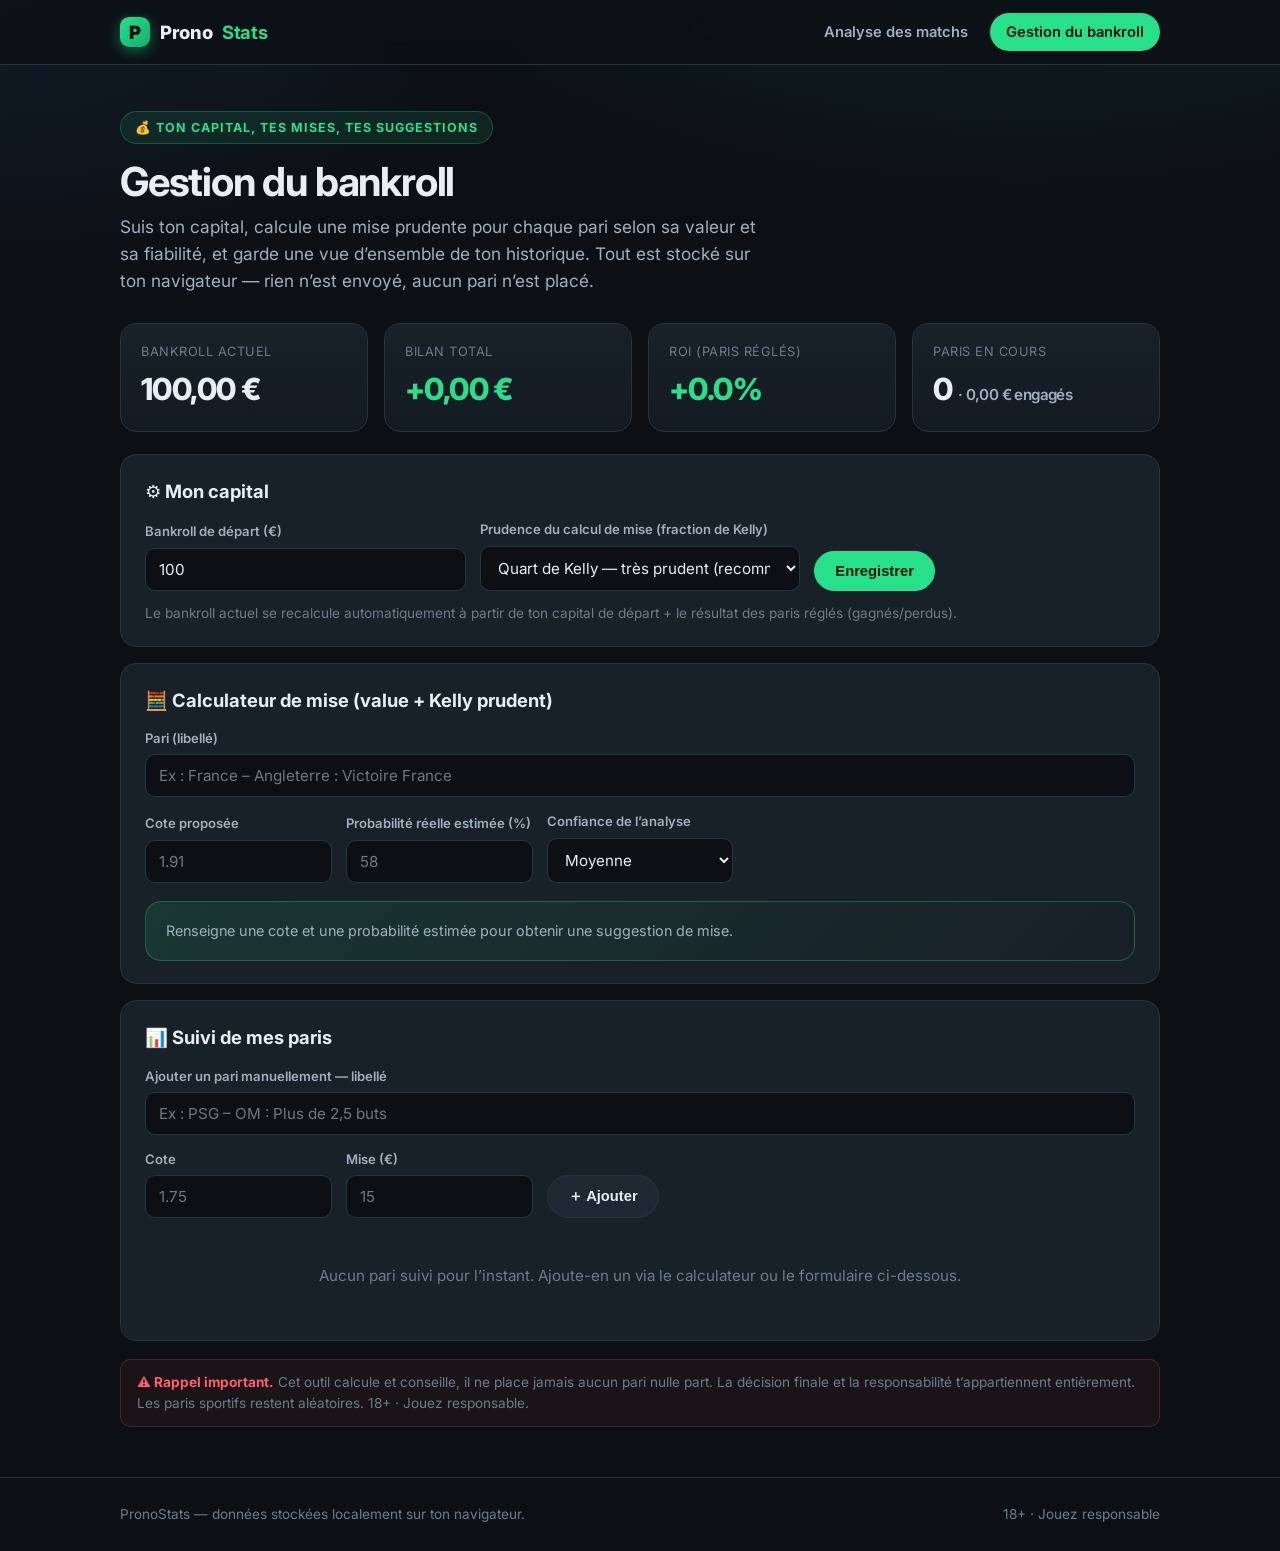
==== bankroll.html @ f5bc9349 "Add files via upload" ====
<!DOCTYPE html>
<html lang="fr">
<head>
  <meta charset="UTF-8">
  <meta name="viewport" content="width=device-width, initial-scale=1.0">
  <title>Gestion du bankroll · PronoStats</title>
  <link rel="preconnect" href="https://fonts.googleapis.com">
  <link href="https://fonts.googleapis.com/css2?family=Inter:wght@400;600;700;800;900&display=swap" rel="stylesheet">
  <link rel="stylesheet" href="style.css">
</head>
<body>
  <header class="site">
    <div class="wrap nav">
      <a class="brand" href="index.html"><span class="dot">P</span>Prono<b>Stats</b></a>
      <nav class="nav-links">
        <a href="index.html">Analyse des matchs</a>
        <a href="bankroll.html" class="active">Gestion du bankroll</a>
      </nav>
    </div>
  </header>

  <main class="wrap">
    <section class="hero" style="padding-bottom:6px">
      <span class="eyebrow">💰 Ton capital, tes mises, tes suggestions</span>
      <h1>Gestion du bankroll</h1>
      <p class="lead">Suis ton capital, calcule une mise prudente pour chaque pari selon sa valeur et sa fiabilité, et garde une vue d’ensemble de ton historique. Tout est stocké sur ton navigateur — rien n’est envoyé, aucun pari n’est placé.</p>
    </section>

    <!-- KPIs -->
    <div class="kpi-grid" id="kpis"></div>

    <!-- Réglages capital -->
    <div class="panel">
      <h3>⚙️ Mon capital</h3>
      <div class="form-grid">
        <div>
          <label class="f" for="bkStart">Bankroll de départ (€)</label>
          <input class="f" type="number" id="bkStart" min="0" step="10" value="100">
        </div>
        <div>
          <label class="f" for="kellySel">Prudence du calcul de mise (fraction de Kelly)</label>
          <select class="f" id="kellySel" onchange="setKelly(this.value)">
            <option value="0.25">Quart de Kelly — très prudent (recommandé)</option>
            <option value="0.5">Demi-Kelly — modéré</option>
            <option value="1">Kelly complet — agressif (déconseillé)</option>
          </select>
        </div>
        <div>
          <button class="btn primary" onclick="saveBankroll()">Enregistrer</button>
        </div>
      </div>
      <p style="margin-top:12px;font-size:.85rem;color:var(--txt-mute)">Le bankroll actuel se recalcule automatiquement à partir de ton capital de départ + le résultat des paris réglés (gagnés/perdus).</p>
    </div>

    <!-- Calculateur de mise -->
    <div class="panel">
      <h3>🧮 Calculateur de mise (value + Kelly prudent)</h3>
      <div class="form-grid">
        <div style="grid-column:1/-1">
          <label class="f" for="cLabel">Pari (libellé)</label>
          <input class="f" type="text" id="cLabel" placeholder="Ex : France – Angleterre : Victoire France">
        </div>
        <div>
          <label class="f" for="cOdds">Cote proposée</label>
          <input class="f" type="number" id="cOdds" min="1.01" step="0.01" placeholder="1.91" oninput="computeReco()">
        </div>
        <div>
          <label class="f" for="cProb">Probabilité réelle estimée (%)</label>
          <input class="f" type="number" id="cProb" min="1" max="99" step="1" placeholder="58" oninput="computeReco()">
        </div>
        <div>
          <label class="f" for="cConf">Confiance de l’analyse</label>
          <select class="f" id="cConf" onchange="computeReco()">
            <option value="eleve">Élevée</option>
            <option value="moyen" selected>Moyenne</option>
            <option value="faible">Faible</option>
          </select>
        </div>
      </div>
      <div class="reco" id="recoOut"><p class="muted">Renseigne une cote et une probabilité estimée pour obtenir une suggestion de mise.</p></div>
    </div>

    <!-- Ajout manuel + historique -->
    <div class="panel">
      <h3>📊 Suivi de mes paris</h3>
      <div class="form-grid" style="margin-bottom:16px">
        <div style="grid-column:1/-1">
          <label class="f" for="mLabel">Ajouter un pari manuellement — libellé</label>
          <input class="f" type="text" id="mLabel" placeholder="Ex : PSG – OM : Plus de 2,5 buts">
        </div>
        <div><label class="f" for="mOdds">Cote</label><input class="f" type="number" id="mOdds" min="1.01" step="0.01" placeholder="1.75"></div>
        <div><label class="f" for="mStake">Mise (€)</label><input class="f" type="number" id="mStake" min="0" step="1" placeholder="15"></div>
        <div><button class="btn" onclick="addManualBet()">＋ Ajouter</button></div>
      </div>
      <div id="betsTable"></div>
    </div>

    <div class="disclaimer"><b>⚠ Rappel important.</b> Cet outil calcule et conseille, il ne place jamais aucun pari nulle part. La décision finale et la responsabilité t’appartiennent entièrement. Les paris sportifs restent aléatoires. 18+ · Jouez responsable.</div>
  </main>

  <footer class="site">
    <div class="wrap">
      <span>PronoStats — données stockées localement sur ton navigateur.</span>
      <span>18+ · Jouez responsable</span>
    </div>
  </footer>

  <script src="bankroll.js"></script>
</body>
</html>
---- style.css ----
/* =========================================================
   PronoStats — feuille de style principale
   Design custom, sombre, accents "terrain" (vert) + or
   ========================================================= */

:root {
  --bg:        #0c1015;
  --bg-2:      #131a22;
  --card:      #182028;
  --card-2:    #1e2833;
  --line:      #263441;
  --txt:       #e8eef4;
  --txt-dim:   #9fb0c0;
  --txt-mute:  #6b7c8c;
  --green:     #27e08a;
  --green-2:   #12b06a;
  --gold:      #f5c451;
  --red:       #ff5d6c;
  --blue:      #4aa3ff;
  --radius:    16px;
  --radius-sm: 10px;
  --shadow:    0 10px 30px rgba(0,0,0,.35);
  --maxw:      1080px;
  --font:      "Inter", "Segoe UI", system-ui, -apple-system, sans-serif;
}

* { box-sizing: border-box; margin: 0; padding: 0; }

html { scroll-behavior: smooth; }

body {
  font-family: var(--font);
  background:
    radial-gradient(1200px 600px at 80% -10%, rgba(39,224,138,.10), transparent 60%),
    radial-gradient(900px 500px at 0% 0%, rgba(74,163,255,.08), transparent 55%),
    var(--bg);
  color: var(--txt);
  line-height: 1.55;
  -webkit-font-smoothing: antialiased;
  min-height: 100vh;
}

a { color: inherit; text-decoration: none; }

.wrap { max-width: var(--maxw); margin: 0 auto; padding: 0 20px; }

/* ---------- Header / Nav ---------- */
header.site {
  position: sticky; top: 0; z-index: 50;
  backdrop-filter: blur(12px);
  background: rgba(12,16,21,.78);
  border-bottom: 1px solid var(--line);
}
.nav {
  display: flex; align-items: center; justify-content: space-between;
  height: 64px;
}
.brand { display: flex; align-items: center; gap: 10px; font-weight: 800; letter-spacing: -.02em; font-size: 1.15rem; }
.brand .dot {
  width: 30px; height: 30px; border-radius: 9px;
  background: linear-gradient(135deg, var(--green), var(--green-2));
  display: grid; place-items: center; color: #04140c; font-weight: 900;
  box-shadow: 0 4px 14px rgba(39,224,138,.4);
}
.brand b { color: var(--green); }
.nav-links { display: flex; gap: 6px; }
.nav-links a {
  padding: 8px 16px; border-radius: 999px; font-weight: 600; font-size: .92rem;
  color: var(--txt-dim); transition: .18s;
}
.nav-links a:hover { color: var(--txt); background: var(--card); }
.nav-links a.active { color: #04140c; background: var(--green); }

/* ---------- Hero ---------- */
.hero { padding: 46px 0 26px; }
.hero .eyebrow {
  display: inline-flex; align-items: center; gap: 8px;
  font-size: .78rem; font-weight: 700; letter-spacing: .08em; text-transform: uppercase;
  color: var(--green); background: rgba(39,224,138,.1);
  padding: 6px 14px; border-radius: 999px; border: 1px solid rgba(39,224,138,.25);
}
.hero h1 { font-size: 2.5rem; line-height: 1.1; letter-spacing: -.03em; margin: 16px 0 10px; }
.hero p.lead { color: var(--txt-dim); font-size: 1.08rem; max-width: 640px; }

/* ---------- Section headings ---------- */
.section-head { display: flex; align-items: baseline; justify-content: space-between; margin: 34px 0 16px; flex-wrap: wrap; gap: 8px; }
.section-head h2 { font-size: 1.4rem; letter-spacing: -.02em; }
.section-head .sub { color: var(--txt-mute); font-size: .9rem; }

/* ---------- Match cards grid ---------- */
.grid { display: grid; grid-template-columns: repeat(auto-fill, minmax(320px, 1fr)); gap: 18px; }

.match-card {
  background: linear-gradient(180deg, var(--card), var(--bg-2));
  border: 1px solid var(--line); border-radius: var(--radius);
  padding: 20px; transition: .2s; position: relative; overflow: hidden;
  display: flex; flex-direction: column; gap: 14px;
}
.match-card:hover { transform: translateY(-4px); border-color: rgba(39,224,138,.4); box-shadow: var(--shadow); }
.match-card .comp { font-size: .74rem; font-weight: 700; letter-spacing: .06em; text-transform: uppercase; color: var(--gold); }
.match-card .teams { display: flex; align-items: center; justify-content: space-between; gap: 10px; }
.match-card .team { display: flex; align-items: center; gap: 10px; font-weight: 700; font-size: 1.05rem; }
.match-card .flag { font-size: 1.5rem; line-height: 1; }
.match-card .vs { color: var(--txt-mute); font-weight: 700; font-size: .8rem; }
.match-card .meta { font-size: .85rem; color: var(--txt-dim); display: flex; gap: 14px; flex-wrap: wrap; }
.match-card .meta span { display: inline-flex; align-items: center; gap: 5px; }

.pill {
  display: inline-flex; align-items: center; gap: 6px;
  font-size: .78rem; font-weight: 700; padding: 5px 11px; border-radius: 999px;
}
.pill.pick   { background: rgba(39,224,138,.14); color: var(--green); border: 1px solid rgba(39,224,138,.3); }
.pill.conf-eleve { background: rgba(39,224,138,.14); color: var(--green); }
.pill.conf-moyen { background: rgba(245,196,81,.14); color: var(--gold); }
.pill.conf-faible{ background: rgba(255,93,108,.14); color: var(--red); }
.pill.odds { background: var(--card-2); color: var(--txt); border: 1px solid var(--line); }

.match-card .foot { display: flex; align-items: center; justify-content: space-between; margin-top: auto; padding-top: 4px; }
.match-card .go { color: var(--green); font-weight: 700; font-size: .9rem; }

/* ---------- Match detail ---------- */
.detail-hero {
  background: linear-gradient(180deg, var(--card-2), var(--bg-2));
  border: 1px solid var(--line); border-radius: var(--radius);
  padding: 26px; margin-top: 24px;
}
.detail-hero .comp { color: var(--gold); font-weight: 700; text-transform: uppercase; letter-spacing: .06em; font-size: .8rem; }
.detail-hero .scoreline { display: flex; align-items: center; justify-content: center; gap: 26px; margin: 18px 0; flex-wrap: wrap; }
.detail-hero .side { text-align: center; min-width: 120px; }
.detail-hero .side .flag { font-size: 3rem; }
.detail-hero .side .name { font-weight: 800; font-size: 1.3rem; margin-top: 6px; }
.detail-hero .side .odd { color: var(--txt-dim); font-size: .9rem; margin-top: 4px; }
.detail-hero .mid { text-align: center; color: var(--txt-mute); font-weight: 800; }
.detail-hero .mid .k { font-size: 1.6rem; color: var(--txt); }
.detail-hero .info-row { display: flex; gap: 18px; justify-content: center; flex-wrap: wrap; color: var(--txt-dim); font-size: .9rem; margin-top: 8px; }

/* Prediction banner */
.predict {
  border-radius: var(--radius); padding: 22px 24px; margin: 22px 0;
  background: linear-gradient(135deg, rgba(39,224,138,.14), rgba(18,176,106,.05));
  border: 1px solid rgba(39,224,138,.3);
}
.predict h3 { font-size: 1.15rem; display: flex; align-items: center; gap: 10px; margin-bottom: 8px; }
.predict .badges { display: flex; gap: 10px; flex-wrap: wrap; margin: 12px 0; }
.predict p { color: var(--txt); }

/* Value box */
.valuebox {
  display: grid; grid-template-columns: repeat(auto-fit, minmax(150px,1fr)); gap: 12px; margin-top: 14px;
}
.valuebox .cell {
  background: rgba(0,0,0,.25); border: 1px solid var(--line); border-radius: var(--radius-sm);
  padding: 12px 14px;
}
.valuebox .cell .lbl { font-size: .72rem; text-transform: uppercase; letter-spacing: .05em; color: var(--txt-mute); }
.valuebox .cell .val { font-size: 1.3rem; font-weight: 800; margin-top: 2px; }
.valuebox .cell .val.good { color: var(--green); }
.valuebox .cell .val.bad { color: var(--red); }

/* Analysis blocks */
.block {
  background: var(--card); border: 1px solid var(--line);
  border-radius: var(--radius); padding: 22px 24px; margin: 16px 0;
}
.block h3 { font-size: 1.15rem; margin-bottom: 14px; display: flex; align-items: center; gap: 10px; letter-spacing: -.01em; }
.block h3 .ic { width: 26px; height: 26px; border-radius: 8px; background: var(--card-2); display: grid; place-items: center; font-size: .95rem; }
.block p { color: var(--txt-dim); margin-bottom: 10px; }
.block p:last-child { margin-bottom: 0; }
.block strong { color: var(--txt); }

/* Two-column team comparison */
.two-col { display: grid; grid-template-columns: 1fr 1fr; gap: 16px; }
@media (max-width: 720px){ .two-col { grid-template-columns: 1fr; } }
.team-panel { background: var(--card); border: 1px solid var(--line); border-radius: var(--radius); padding: 20px; }
.team-panel .th { display: flex; align-items: center; gap: 10px; font-weight: 800; font-size: 1.1rem; margin-bottom: 12px; }
.team-panel .th .flag { font-size: 1.6rem; }
.team-panel ul { list-style: none; }
.team-panel li { padding: 8px 0; border-bottom: 1px dashed var(--line); font-size: .92rem; color: var(--txt-dim); }
.team-panel li:last-child { border-bottom: none; }
.team-panel li b { color: var(--txt); font-weight: 700; }
.team-panel .src { color: var(--txt-mute); font-size: .78rem; }

/* Stat bars */
.statline { margin: 10px 0; }
.statline .row { display: flex; justify-content: space-between; font-size: .85rem; margin-bottom: 4px; color: var(--txt-dim); }
.statline .bar { height: 8px; border-radius: 999px; background: var(--card-2); overflow: hidden; display: flex; }
.statline .bar .a { background: linear-gradient(90deg,var(--blue),#2b74c9); }
.statline .bar .b { background: linear-gradient(90deg,var(--green-2),var(--green)); }

/* Players table */
table.players { width: 100%; border-collapse: collapse; font-size: .9rem; }
table.players th, table.players td { text-align: left; padding: 10px 8px; border-bottom: 1px solid var(--line); }
table.players th { color: var(--txt-mute); font-size: .74rem; text-transform: uppercase; letter-spacing: .04em; font-weight: 700; }
table.players td b { color: var(--txt); }
table.players tr:last-child td { border-bottom: none; }

/* Odds table */
table.odds { width:100%; border-collapse: collapse; font-size:.92rem; }
table.odds th, table.odds td { padding: 11px 10px; border-bottom: 1px solid var(--line); text-align: left; }
table.odds th { color: var(--txt-mute); font-size:.74rem; text-transform: uppercase; letter-spacing:.04em; }
table.odds td.best { color: var(--green); font-weight: 800; }
.disclaimer {
  font-size: .85rem; color: var(--txt-mute); background: rgba(255,93,108,.06);
  border: 1px solid rgba(255,93,108,.2); border-radius: var(--radius-sm);
  padding: 12px 16px; margin: 18px 0;
}
.disclaimer b { color: var(--red); }

/* ---------- Buttons ---------- */
.btn {
  display: inline-flex; align-items: center; gap: 8px; cursor: pointer;
  font-weight: 700; font-size: .92rem; padding: 11px 20px; border-radius: 999px;
  border: 1px solid var(--line); background: var(--card-2); color: var(--txt); transition: .18s;
}
.btn:hover { border-color: var(--green); }
.btn.primary { background: var(--green); color: #04140c; border-color: var(--green); }
.btn.primary:hover { background: #34f199; }
.btn.ghost { background: transparent; }
.back { color: var(--txt-dim); font-weight: 600; font-size: .9rem; display: inline-flex; gap: 6px; margin: 20px 0 4px; }
.back:hover { color: var(--green); }

/* ---------- Bankroll ---------- */
.kpi-grid { display: grid; grid-template-columns: repeat(auto-fit, minmax(180px,1fr)); gap: 16px; margin: 22px 0; }
.kpi {
  background: linear-gradient(180deg, var(--card), var(--bg-2));
  border: 1px solid var(--line); border-radius: var(--radius); padding: 18px 20px;
}
.kpi .lbl { color: var(--txt-mute); font-size: .8rem; text-transform: uppercase; letter-spacing: .04em; }
.kpi .num { font-size: 1.9rem; font-weight: 800; margin-top: 4px; letter-spacing: -.02em; }
.kpi .num.pos { color: var(--green); }
.kpi .num.neg { color: var(--red); }
.kpi .num small { font-size: .95rem; color: var(--txt-dim); font-weight: 600; }

.panel { background: var(--card); border: 1px solid var(--line); border-radius: var(--radius); padding: 22px 24px; margin: 16px 0; }
.panel h3 { margin-bottom: 14px; font-size: 1.15rem; }
.panel h3 .ic { margin-right: 8px; }

.form-grid { display: grid; grid-template-columns: repeat(auto-fit, minmax(160px,1fr)); gap: 14px; align-items: end; }
label.f { display: block; font-size: .82rem; color: var(--txt-dim); margin-bottom: 6px; font-weight: 600; }
input.f, select.f {
  width: 100%; background: var(--bg); border: 1px solid var(--line); color: var(--txt);
  padding: 11px 13px; border-radius: var(--radius-sm); font-size: .95rem; font-family: inherit;
}
input.f:focus, select.f:focus { outline: none; border-color: var(--green); }

.reco {
  margin-top: 18px; padding: 18px 20px; border-radius: var(--radius);
  background: linear-gradient(135deg, rgba(39,224,138,.12), transparent);
  border: 1px solid rgba(39,224,138,.3);
}
.reco .big { font-size: 2rem; font-weight: 800; color: var(--green); }
.reco .muted { color: var(--txt-dim); font-size: .9rem; }
.reco table { width: 100%; margin-top: 12px; font-size: .9rem; border-collapse: collapse; }
.reco table td { padding: 6px 4px; border-bottom: 1px dashed var(--line); color: var(--txt-dim); }
.reco table td:last-child { text-align: right; color: var(--txt); font-weight: 700; }

table.bets { width: 100%; border-collapse: collapse; font-size: .9rem; }
table.bets th, table.bets td { padding: 11px 8px; border-bottom: 1px solid var(--line); text-align: left; }
table.bets th { color: var(--txt-mute); font-size: .74rem; text-transform: uppercase; letter-spacing: .04em; }
.tag { padding: 3px 10px; border-radius: 999px; font-size: .76rem; font-weight: 700; }
.tag.win { background: rgba(39,224,138,.14); color: var(--green); }
.tag.loss{ background: rgba(255,93,108,.14); color: var(--red); }
.tag.pending{ background: rgba(245,196,81,.14); color: var(--gold); }
.row-actions button { background: none; border: none; color: var(--txt-mute); cursor: pointer; font-size: .85rem; padding: 4px 6px; }
.row-actions button:hover { color: var(--green); }
.row-actions button.del:hover { color: var(--red); }

.empty { text-align: center; color: var(--txt-mute); padding: 30px; font-size: .95rem; }

/* Footer */
footer.site { border-top: 1px solid var(--line); margin-top: 50px; padding: 26px 0; color: var(--txt-mute); font-size: .85rem; }
footer.site .wrap { display: flex; justify-content: space-between; gap: 14px; flex-wrap: wrap; }

/* Utilities */
.mt0 { margin-top: 0; }
.center { text-align: center; }
.hidden { display: none !important; }
@media (max-width: 560px){
  .hero h1 { font-size: 2rem; }
  .nav-links a { padding: 8px 12px; }
}
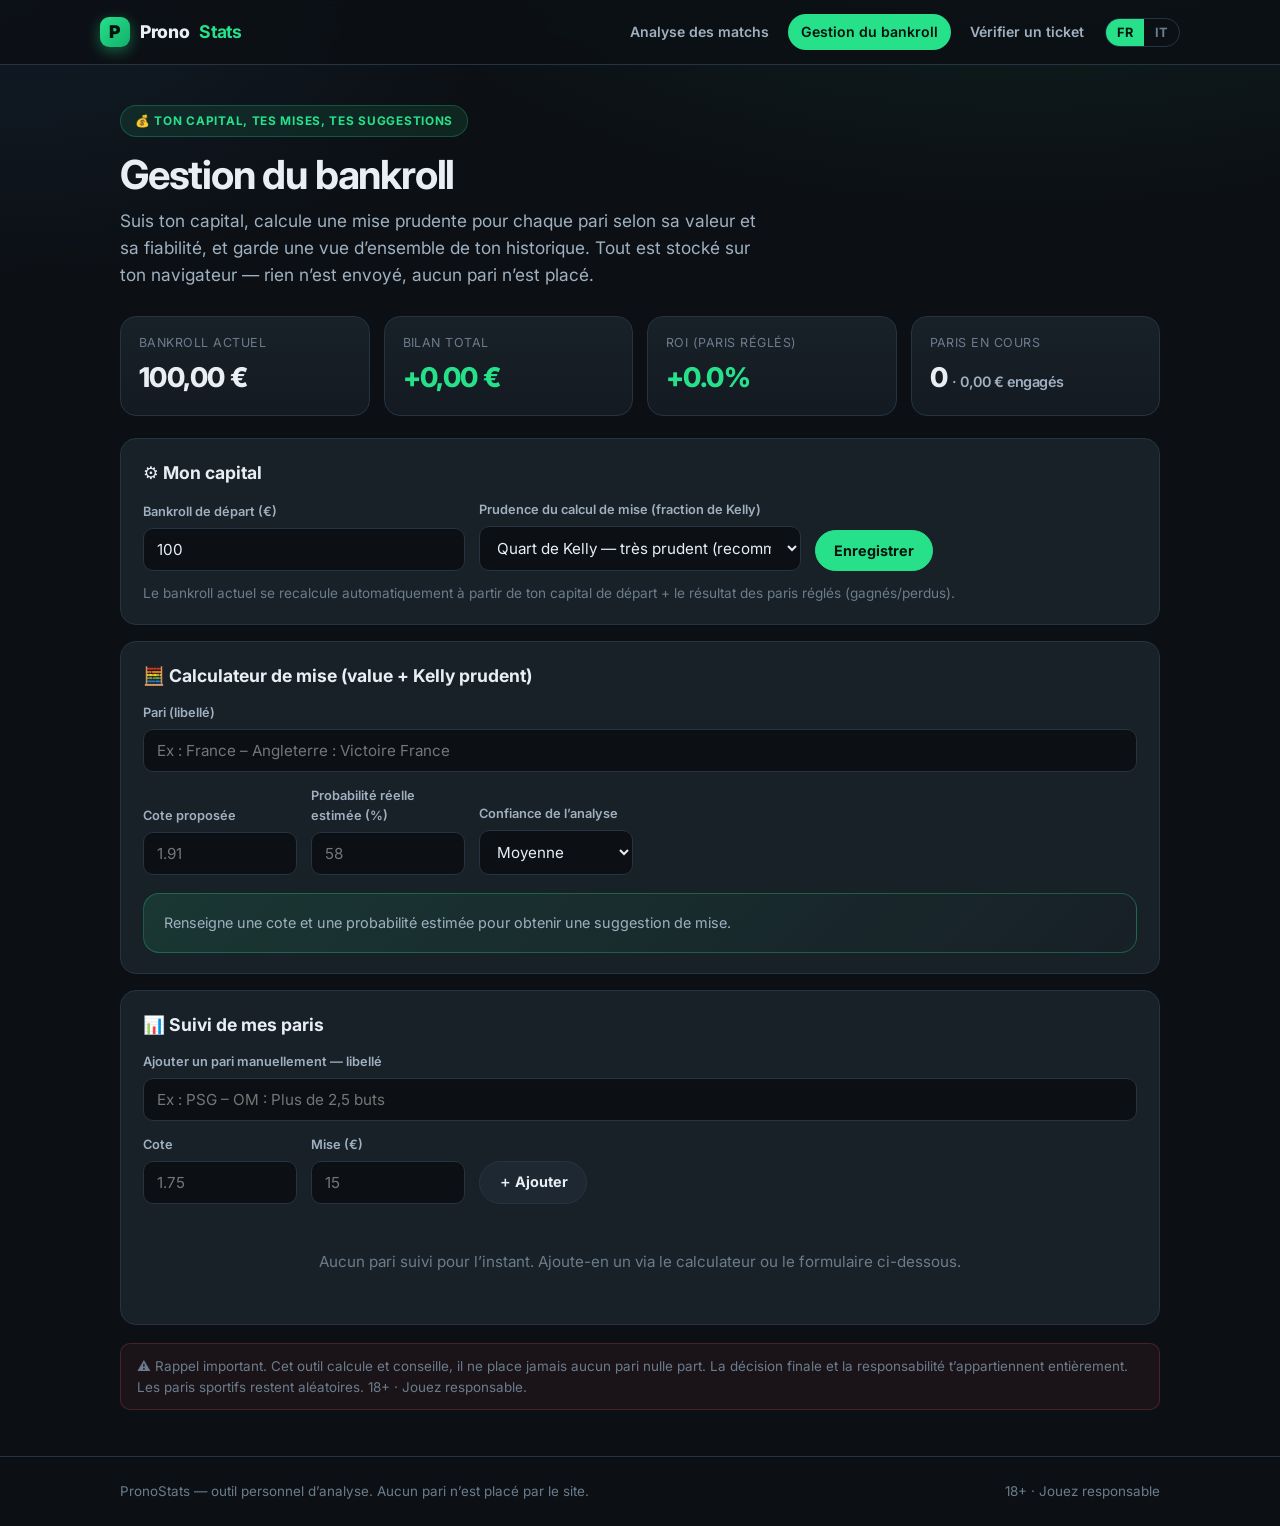
==== commit 3d765461: "Add files via upload" ====
--- a/bankroll.html
+++ b/bankroll.html
@@ -2,7 +2,7 @@
 <html lang="fr">
 <head>
   <meta charset="UTF-8">
-  <meta name="viewport" content="width=device-width, initial-scale=1.0">
+  <meta name="viewport" content="width=device-width, initial-scale=1.0, maximum-scale=5.0">
   <title>Gestion du bankroll · PronoStats</title>
   <link rel="preconnect" href="https://fonts.googleapis.com">
   <link href="https://fonts.googleapis.com/css2?family=Inter:wght@400;600;700;800;900&display=swap" rel="stylesheet">
@@ -12,99 +12,101 @@
   <header class="site">
     <div class="wrap nav">
       <a class="brand" href="index.html"><span class="dot">P</span>Prono<b>Stats</b></a>
-      <nav class="nav-links">
-        <a href="index.html">Analyse des matchs</a>
-        <a href="bankroll.html" class="active">Gestion du bankroll</a>
-      </nav>
+      <div class="nav-right">
+        <nav class="nav-links">
+          <a href="index.html" data-i18n="nav_matches">Analyse des matchs</a>
+          <a href="bankroll.html" class="active" data-i18n="nav_bankroll">Gestion du bankroll</a>
+          <a href="tickets.html" data-i18n="nav_tickets">Vérifier un ticket</a>
+        </nav>
+        <div class="lang-switch">
+          <button data-lang="fr" onclick="setLang('fr')">FR</button>
+          <button data-lang="it" onclick="setLang('it')">IT</button>
+        </div>
+      </div>
     </div>
   </header>
 
   <main class="wrap">
     <section class="hero" style="padding-bottom:6px">
-      <span class="eyebrow">💰 Ton capital, tes mises, tes suggestions</span>
-      <h1>Gestion du bankroll</h1>
-      <p class="lead">Suis ton capital, calcule une mise prudente pour chaque pari selon sa valeur et sa fiabilité, et garde une vue d’ensemble de ton historique. Tout est stocké sur ton navigateur — rien n’est envoyé, aucun pari n’est placé.</p>
+      <span class="eyebrow" data-i18n="bk_eyebrow">💰</span>
+      <h1 data-i18n="bk_title">Gestion du bankroll</h1>
+      <p class="lead" data-i18n="bk_lead">Suis ton capital…</p>
     </section>
 
-    <!-- KPIs -->
     <div class="kpi-grid" id="kpis"></div>
 
-    <!-- Réglages capital -->
     <div class="panel">
-      <h3>⚙️ Mon capital</h3>
+      <h3 data-i18n="bk_capital">⚙️ Mon capital</h3>
       <div class="form-grid">
         <div>
-          <label class="f" for="bkStart">Bankroll de départ (€)</label>
+          <label class="f" for="bkStart" data-i18n="bk_start">Bankroll de départ (€)</label>
           <input class="f" type="number" id="bkStart" min="0" step="10" value="100">
         </div>
         <div>
-          <label class="f" for="kellySel">Prudence du calcul de mise (fraction de Kelly)</label>
+          <label class="f" for="kellySel" data-i18n="bk_prudence">Prudence du calcul de mise</label>
           <select class="f" id="kellySel" onchange="setKelly(this.value)">
-            <option value="0.25">Quart de Kelly — très prudent (recommandé)</option>
-            <option value="0.5">Demi-Kelly — modéré</option>
-            <option value="1">Kelly complet — agressif (déconseillé)</option>
+            <option value="0.25" data-i18n="bk_k_quarter">Quart de Kelly</option>
+            <option value="0.5" data-i18n="bk_k_half">Demi-Kelly</option>
+            <option value="1" data-i18n="bk_k_full">Kelly complet</option>
           </select>
         </div>
-        <div>
-          <button class="btn primary" onclick="saveBankroll()">Enregistrer</button>
-        </div>
+        <div><button class="btn primary" onclick="saveBankroll()" data-i18n="bk_save">Enregistrer</button></div>
       </div>
-      <p style="margin-top:12px;font-size:.85rem;color:var(--txt-mute)">Le bankroll actuel se recalcule automatiquement à partir de ton capital de départ + le résultat des paris réglés (gagnés/perdus).</p>
+      <p style="margin-top:12px;font-size:.85rem;color:var(--txt-mute)" data-i18n="bk_recalc">Le bankroll actuel se recalcule…</p>
     </div>
 
-    <!-- Calculateur de mise -->
     <div class="panel">
-      <h3>🧮 Calculateur de mise (value + Kelly prudent)</h3>
+      <h3 data-i18n="bk_calc_h">🧮 Calculateur de mise</h3>
       <div class="form-grid">
         <div style="grid-column:1/-1">
-          <label class="f" for="cLabel">Pari (libellé)</label>
-          <input class="f" type="text" id="cLabel" placeholder="Ex : France – Angleterre : Victoire France">
+          <label class="f" for="cLabel" data-i18n="bk_bet_label">Pari (libellé)</label>
+          <input class="f" type="text" id="cLabel" data-i18n-ph="bk_bet_ph" placeholder="Ex : …">
         </div>
         <div>
-          <label class="f" for="cOdds">Cote proposée</label>
+          <label class="f" for="cOdds" data-i18n="bk_odds">Cote proposée</label>
           <input class="f" type="number" id="cOdds" min="1.01" step="0.01" placeholder="1.91" oninput="computeReco()">
         </div>
         <div>
-          <label class="f" for="cProb">Probabilité réelle estimée (%)</label>
+          <label class="f" for="cProb" data-i18n="bk_prob">Probabilité réelle estimée (%)</label>
           <input class="f" type="number" id="cProb" min="1" max="99" step="1" placeholder="58" oninput="computeReco()">
         </div>
         <div>
-          <label class="f" for="cConf">Confiance de l’analyse</label>
+          <label class="f" for="cConf" data-i18n="bk_conf">Confiance de l’analyse</label>
           <select class="f" id="cConf" onchange="computeReco()">
-            <option value="eleve">Élevée</option>
-            <option value="moyen" selected>Moyenne</option>
-            <option value="faible">Faible</option>
+            <option value="eleve" data-i18n="bk_conf_high">Élevée</option>
+            <option value="moyen" selected data-i18n="bk_conf_mid">Moyenne</option>
+            <option value="faible" data-i18n="bk_conf_low">Faible</option>
           </select>
         </div>
       </div>
-      <div class="reco" id="recoOut"><p class="muted">Renseigne une cote et une probabilité estimée pour obtenir une suggestion de mise.</p></div>
+      <div class="reco" id="recoOut"><p class="muted" data-i18n="bk_calc_ph">Renseigne une cote…</p></div>
     </div>
 
-    <!-- Ajout manuel + historique -->
     <div class="panel">
-      <h3>📊 Suivi de mes paris</h3>
+      <h3 data-i18n="bk_track_h">📊 Suivi de mes paris</h3>
       <div class="form-grid" style="margin-bottom:16px">
         <div style="grid-column:1/-1">
-          <label class="f" for="mLabel">Ajouter un pari manuellement — libellé</label>
-          <input class="f" type="text" id="mLabel" placeholder="Ex : PSG – OM : Plus de 2,5 buts">
+          <label class="f" for="mLabel" data-i18n="bk_add_label">Ajouter un pari — libellé</label>
+          <input class="f" type="text" id="mLabel" data-i18n-ph="bk_add_ph" placeholder="Ex : …">
         </div>
-        <div><label class="f" for="mOdds">Cote</label><input class="f" type="number" id="mOdds" min="1.01" step="0.01" placeholder="1.75"></div>
-        <div><label class="f" for="mStake">Mise (€)</label><input class="f" type="number" id="mStake" min="0" step="1" placeholder="15"></div>
-        <div><button class="btn" onclick="addManualBet()">＋ Ajouter</button></div>
+        <div><label class="f" for="mOdds" data-i18n="bk_add_odds">Cote</label><input class="f" type="number" id="mOdds" min="1.01" step="0.01" placeholder="1.75"></div>
+        <div><label class="f" for="mStake" data-i18n="bk_add_stake">Mise (€)</label><input class="f" type="number" id="mStake" min="0" step="1" placeholder="15"></div>
+        <div><button class="btn" onclick="addManualBet()" data-i18n="bk_add">＋ Ajouter</button></div>
       </div>
       <div id="betsTable"></div>
     </div>
 
-    <div class="disclaimer"><b>⚠ Rappel important.</b> Cet outil calcule et conseille, il ne place jamais aucun pari nulle part. La décision finale et la responsabilité t’appartiennent entièrement. Les paris sportifs restent aléatoires. 18+ · Jouez responsable.</div>
+    <div class="disclaimer" data-i18n="bk_disclaimer">Rappel important…</div>
   </main>
 
   <footer class="site">
     <div class="wrap">
-      <span>PronoStats — données stockées localement sur ton navigateur.</span>
-      <span>18+ · Jouez responsable</span>
+      <span data-i18n="footer_note">PronoStats</span>
+      <span data-i18n="footer_18">18+</span>
     </div>
   </footer>
 
+  <script src="i18n.js"></script>
   <script src="bankroll.js"></script>
 </body>
 </html>
--- a/style.css
+++ b/style.css
@@ -1,6 +1,7 @@
 /* =========================================================
    PronoStats — feuille de style principale
    Design custom, sombre, accents "terrain" (vert) + or
+   Version responsive (mobile-first safe)
    ========================================================= */
 
 :root {
@@ -26,6 +27,12 @@
 
 * { box-sizing: border-box; margin: 0; padding: 0; }
 
+html, body {
+  width: 100%;
+  max-width: 100%;
+  overflow-x: hidden;            /* empêche tout scroll horizontal parasite */
+}
+
 html { scroll-behavior: smooth; }
 
 body {
@@ -40,167 +47,188 @@
   min-height: 100vh;
 }
 
+/* évite qu'un mot long (URL, nom) pousse la page en largeur */
+p, li, td, th, h1, h2, h3, a, span, div { overflow-wrap: anywhere; word-break: break-word; }
+
 a { color: inherit; text-decoration: none; }
 
-.wrap { max-width: var(--maxw); margin: 0 auto; padding: 0 20px; }
+.wrap { width: 100%; max-width: var(--maxw); margin: 0 auto; padding: 0 20px; }
 
 /* ---------- Header / Nav ---------- */
 header.site {
   position: sticky; top: 0; z-index: 50;
   backdrop-filter: blur(12px);
-  background: rgba(12,16,21,.78);
+  background: rgba(12,16,21,.85);
   border-bottom: 1px solid var(--line);
 }
 .nav {
   display: flex; align-items: center; justify-content: space-between;
-  height: 64px;
-}
-.brand { display: flex; align-items: center; gap: 10px; font-weight: 800; letter-spacing: -.02em; font-size: 1.15rem; }
+  gap: 10px; min-height: 64px; flex-wrap: wrap; padding: 8px 0;
+}
+.brand { display: flex; align-items: center; gap: 10px; font-weight: 800; letter-spacing: -.02em; font-size: 1.1rem; flex: 0 0 auto; }
 .brand .dot {
   width: 30px; height: 30px; border-radius: 9px;
   background: linear-gradient(135deg, var(--green), var(--green-2));
   display: grid; place-items: center; color: #04140c; font-weight: 900;
-  box-shadow: 0 4px 14px rgba(39,224,138,.4);
+  box-shadow: 0 4px 14px rgba(39,224,138,.4); flex: 0 0 auto;
 }
 .brand b { color: var(--green); }
-.nav-links { display: flex; gap: 6px; }
+.nav-right { display: flex; align-items: center; gap: 8px; flex-wrap: wrap; }
+.nav-links { display: flex; gap: 6px; flex-wrap: wrap; }
 .nav-links a {
-  padding: 8px 16px; border-radius: 999px; font-weight: 600; font-size: .92rem;
-  color: var(--txt-dim); transition: .18s;
+  padding: 7px 13px; border-radius: 999px; font-weight: 600; font-size: .88rem;
+  color: var(--txt-dim); transition: .18s; white-space: nowrap;
 }
 .nav-links a:hover { color: var(--txt); background: var(--card); }
 .nav-links a.active { color: #04140c; background: var(--green); }
 
+/* Language switch */
+.lang-switch { display: inline-flex; border: 1px solid var(--line); border-radius: 999px; overflow: hidden; flex: 0 0 auto; }
+.lang-switch button {
+  background: transparent; border: none; color: var(--txt-mute); cursor: pointer;
+  font-family: inherit; font-weight: 700; font-size: .8rem; padding: 6px 11px; transition: .15s;
+}
+.lang-switch button.active { background: var(--green); color: #04140c; }
+
 /* ---------- Hero ---------- */
-.hero { padding: 46px 0 26px; }
+.hero { padding: 40px 0 22px; }
 .hero .eyebrow {
   display: inline-flex; align-items: center; gap: 8px;
-  font-size: .78rem; font-weight: 700; letter-spacing: .08em; text-transform: uppercase;
+  font-size: .74rem; font-weight: 700; letter-spacing: .06em; text-transform: uppercase;
   color: var(--green); background: rgba(39,224,138,.1);
   padding: 6px 14px; border-radius: 999px; border: 1px solid rgba(39,224,138,.25);
 }
-.hero h1 { font-size: 2.5rem; line-height: 1.1; letter-spacing: -.03em; margin: 16px 0 10px; }
-.hero p.lead { color: var(--txt-dim); font-size: 1.08rem; max-width: 640px; }
+.hero h1 { font-size: clamp(1.8rem, 6vw, 2.5rem); line-height: 1.12; letter-spacing: -.03em; margin: 16px 0 10px; }
+.hero p.lead { color: var(--txt-dim); font-size: clamp(.98rem, 3.5vw, 1.08rem); max-width: 640px; }
 
 /* ---------- Section headings ---------- */
-.section-head { display: flex; align-items: baseline; justify-content: space-between; margin: 34px 0 16px; flex-wrap: wrap; gap: 8px; }
-.section-head h2 { font-size: 1.4rem; letter-spacing: -.02em; }
-.section-head .sub { color: var(--txt-mute); font-size: .9rem; }
+.section-head { display: flex; align-items: baseline; justify-content: space-between; margin: 32px 0 16px; flex-wrap: wrap; gap: 8px; }
+.section-head h2 { font-size: 1.35rem; letter-spacing: -.02em; }
+.section-head .sub { color: var(--txt-mute); font-size: .88rem; }
 
 /* ---------- Match cards grid ---------- */
-.grid { display: grid; grid-template-columns: repeat(auto-fill, minmax(320px, 1fr)); gap: 18px; }
+.grid { display: grid; grid-template-columns: repeat(auto-fill, minmax(300px, 1fr)); gap: 18px; }
 
 .match-card {
   background: linear-gradient(180deg, var(--card), var(--bg-2));
   border: 1px solid var(--line); border-radius: var(--radius);
   padding: 20px; transition: .2s; position: relative; overflow: hidden;
-  display: flex; flex-direction: column; gap: 14px;
+  display: flex; flex-direction: column; gap: 13px;
 }
 .match-card:hover { transform: translateY(-4px); border-color: rgba(39,224,138,.4); box-shadow: var(--shadow); }
-.match-card .comp { font-size: .74rem; font-weight: 700; letter-spacing: .06em; text-transform: uppercase; color: var(--gold); }
+.match-card .comp { font-size: .72rem; font-weight: 700; letter-spacing: .05em; text-transform: uppercase; color: var(--gold); }
 .match-card .teams { display: flex; align-items: center; justify-content: space-between; gap: 10px; }
-.match-card .team { display: flex; align-items: center; gap: 10px; font-weight: 700; font-size: 1.05rem; }
-.match-card .flag { font-size: 1.5rem; line-height: 1; }
-.match-card .vs { color: var(--txt-mute); font-weight: 700; font-size: .8rem; }
-.match-card .meta { font-size: .85rem; color: var(--txt-dim); display: flex; gap: 14px; flex-wrap: wrap; }
+.match-card .team { display: flex; align-items: center; gap: 9px; font-weight: 700; font-size: 1.02rem; }
+.match-card .flag { font-size: 1.4rem; line-height: 1; }
+.match-card .vs { color: var(--txt-mute); font-weight: 700; font-size: .78rem; }
+.match-card .meta { font-size: .84rem; color: var(--txt-dim); display: flex; gap: 12px; flex-wrap: wrap; }
 .match-card .meta span { display: inline-flex; align-items: center; gap: 5px; }
 
 .pill {
   display: inline-flex; align-items: center; gap: 6px;
-  font-size: .78rem; font-weight: 700; padding: 5px 11px; border-radius: 999px;
+  font-size: .76rem; font-weight: 700; padding: 5px 11px; border-radius: 999px;
 }
 .pill.pick   { background: rgba(39,224,138,.14); color: var(--green); border: 1px solid rgba(39,224,138,.3); }
+.pill.safe   { background: rgba(74,163,255,.14); color: var(--blue); border: 1px solid rgba(74,163,255,.3); }
 .pill.conf-eleve { background: rgba(39,224,138,.14); color: var(--green); }
 .pill.conf-moyen { background: rgba(245,196,81,.14); color: var(--gold); }
 .pill.conf-faible{ background: rgba(255,93,108,.14); color: var(--red); }
 .pill.odds { background: var(--card-2); color: var(--txt); border: 1px solid var(--line); }
 
 .match-card .foot { display: flex; align-items: center; justify-content: space-between; margin-top: auto; padding-top: 4px; }
-.match-card .go { color: var(--green); font-weight: 700; font-size: .9rem; }
+.match-card .go { color: var(--green); font-weight: 700; font-size: .88rem; }
 
 /* ---------- Match detail ---------- */
 .detail-hero {
   background: linear-gradient(180deg, var(--card-2), var(--bg-2));
   border: 1px solid var(--line); border-radius: var(--radius);
-  padding: 26px; margin-top: 24px;
-}
-.detail-hero .comp { color: var(--gold); font-weight: 700; text-transform: uppercase; letter-spacing: .06em; font-size: .8rem; }
-.detail-hero .scoreline { display: flex; align-items: center; justify-content: center; gap: 26px; margin: 18px 0; flex-wrap: wrap; }
-.detail-hero .side { text-align: center; min-width: 120px; }
-.detail-hero .side .flag { font-size: 3rem; }
-.detail-hero .side .name { font-weight: 800; font-size: 1.3rem; margin-top: 6px; }
-.detail-hero .side .odd { color: var(--txt-dim); font-size: .9rem; margin-top: 4px; }
-.detail-hero .mid { text-align: center; color: var(--txt-mute); font-weight: 800; }
-.detail-hero .mid .k { font-size: 1.6rem; color: var(--txt); }
-.detail-hero .info-row { display: flex; gap: 18px; justify-content: center; flex-wrap: wrap; color: var(--txt-dim); font-size: .9rem; margin-top: 8px; }
+  padding: 22px; margin-top: 22px;
+}
+.detail-hero .comp { color: var(--gold); font-weight: 700; text-transform: uppercase; letter-spacing: .05em; font-size: .78rem; }
+.detail-hero .scoreline { display: flex; align-items: center; justify-content: center; gap: 18px; margin: 18px 0; flex-wrap: wrap; }
+.detail-hero .side { text-align: center; min-width: 96px; flex: 1 1 96px; max-width: 160px; }
+.detail-hero .side .flag { font-size: 2.6rem; }
+.detail-hero .side .name { font-weight: 800; font-size: 1.15rem; margin-top: 6px; }
+.detail-hero .side .odd { color: var(--txt-dim); font-size: .84rem; margin-top: 4px; }
+.detail-hero .mid { text-align: center; color: var(--txt-mute); font-weight: 800; flex: 0 0 auto; }
+.detail-hero .mid .k { font-size: 1.4rem; color: var(--txt); }
+.detail-hero .info-row { display: flex; gap: 14px; justify-content: center; flex-wrap: wrap; color: var(--txt-dim); font-size: .86rem; margin-top: 8px; }
+
+/* Safe/Simple bet picks */
+.picks { display: grid; grid-template-columns: 1fr 1fr; gap: 14px; margin: 20px 0; }
+.betpick {
+  border-radius: var(--radius); padding: 18px 20px; border: 1px solid var(--line);
+  background: linear-gradient(180deg, var(--card), var(--bg-2));
+  display: flex; flex-direction: column; gap: 8px;
+}
+.betpick.safe   { border-color: rgba(74,163,255,.4); background: linear-gradient(135deg, rgba(74,163,255,.10), transparent); }
+.betpick.simple { border-color: rgba(39,224,138,.4); background: linear-gradient(135deg, rgba(39,224,138,.10), transparent); }
+.betpick .tagrow { display: flex; align-items: center; gap: 8px; flex-wrap: wrap; }
+.betpick .type { font-size: .72rem; font-weight: 800; text-transform: uppercase; letter-spacing: .06em; padding: 4px 10px; border-radius: 999px; }
+.betpick.safe .type { background: rgba(74,163,255,.16); color: var(--blue); }
+.betpick.simple .type { background: rgba(39,224,138,.16); color: var(--green); }
+.betpick .sel { font-weight: 800; font-size: 1.12rem; }
+.betpick .bigodd { font-size: 1.9rem; font-weight: 900; letter-spacing: -.02em; }
+.betpick.safe .bigodd { color: var(--blue); }
+.betpick.simple .bigodd { color: var(--green); }
+.betpick .why { color: var(--txt-dim); font-size: .9rem; }
+.betpick .book { color: var(--txt-mute); font-size: .8rem; }
 
 /* Prediction banner */
 .predict {
-  border-radius: var(--radius); padding: 22px 24px; margin: 22px 0;
-  background: linear-gradient(135deg, rgba(39,224,138,.14), rgba(18,176,106,.05));
-  border: 1px solid rgba(39,224,138,.3);
-}
-.predict h3 { font-size: 1.15rem; display: flex; align-items: center; gap: 10px; margin-bottom: 8px; }
+  border-radius: var(--radius); padding: 20px 22px; margin: 20px 0;
+  background: linear-gradient(135deg, rgba(245,196,81,.10), rgba(18,176,106,.04));
+  border: 1px solid rgba(245,196,81,.25);
+}
+.predict h3 { font-size: 1.1rem; display: flex; align-items: center; gap: 10px; margin-bottom: 8px; flex-wrap: wrap; }
 .predict .badges { display: flex; gap: 10px; flex-wrap: wrap; margin: 12px 0; }
 .predict p { color: var(--txt); }
 
 /* Value box */
-.valuebox {
-  display: grid; grid-template-columns: repeat(auto-fit, minmax(150px,1fr)); gap: 12px; margin-top: 14px;
-}
+.valuebox { display: grid; grid-template-columns: repeat(auto-fit, minmax(130px,1fr)); gap: 12px; margin-top: 14px; }
 .valuebox .cell {
-  background: rgba(0,0,0,.25); border: 1px solid var(--line); border-radius: var(--radius-sm);
-  padding: 12px 14px;
-}
-.valuebox .cell .lbl { font-size: .72rem; text-transform: uppercase; letter-spacing: .05em; color: var(--txt-mute); }
-.valuebox .cell .val { font-size: 1.3rem; font-weight: 800; margin-top: 2px; }
+  background: rgba(0,0,0,.25); border: 1px solid var(--line); border-radius: var(--radius-sm); padding: 12px 14px;
+}
+.valuebox .cell .lbl { font-size: .7rem; text-transform: uppercase; letter-spacing: .05em; color: var(--txt-mute); }
+.valuebox .cell .val { font-size: 1.25rem; font-weight: 800; margin-top: 2px; }
 .valuebox .cell .val.good { color: var(--green); }
 .valuebox .cell .val.bad { color: var(--red); }
 
 /* Analysis blocks */
 .block {
   background: var(--card); border: 1px solid var(--line);
-  border-radius: var(--radius); padding: 22px 24px; margin: 16px 0;
-}
-.block h3 { font-size: 1.15rem; margin-bottom: 14px; display: flex; align-items: center; gap: 10px; letter-spacing: -.01em; }
-.block h3 .ic { width: 26px; height: 26px; border-radius: 8px; background: var(--card-2); display: grid; place-items: center; font-size: .95rem; }
+  border-radius: var(--radius); padding: 20px 22px; margin: 16px 0;
+}
+.block h3 { font-size: 1.1rem; margin-bottom: 14px; display: flex; align-items: center; gap: 10px; letter-spacing: -.01em; flex-wrap: wrap; }
+.block h3 .ic { width: 26px; height: 26px; border-radius: 8px; background: var(--card-2); display: grid; place-items: center; font-size: .9rem; flex: 0 0 auto; }
 .block p { color: var(--txt-dim); margin-bottom: 10px; }
 .block p:last-child { margin-bottom: 0; }
 .block strong { color: var(--txt); }
 
 /* Two-column team comparison */
 .two-col { display: grid; grid-template-columns: 1fr 1fr; gap: 16px; }
-@media (max-width: 720px){ .two-col { grid-template-columns: 1fr; } }
-.team-panel { background: var(--card); border: 1px solid var(--line); border-radius: var(--radius); padding: 20px; }
-.team-panel .th { display: flex; align-items: center; gap: 10px; font-weight: 800; font-size: 1.1rem; margin-bottom: 12px; }
-.team-panel .th .flag { font-size: 1.6rem; }
+.team-panel { background: var(--card); border: 1px solid var(--line); border-radius: var(--radius); padding: 18px; }
+.team-panel .th { display: flex; align-items: center; gap: 10px; font-weight: 800; font-size: 1.05rem; margin-bottom: 12px; }
+.team-panel .th .flag { font-size: 1.5rem; }
 .team-panel ul { list-style: none; }
-.team-panel li { padding: 8px 0; border-bottom: 1px dashed var(--line); font-size: .92rem; color: var(--txt-dim); }
+.team-panel li { padding: 8px 0; border-bottom: 1px dashed var(--line); font-size: .9rem; color: var(--txt-dim); }
 .team-panel li:last-child { border-bottom: none; }
 .team-panel li b { color: var(--txt); font-weight: 700; }
-.team-panel .src { color: var(--txt-mute); font-size: .78rem; }
-
-/* Stat bars */
-.statline { margin: 10px 0; }
-.statline .row { display: flex; justify-content: space-between; font-size: .85rem; margin-bottom: 4px; color: var(--txt-dim); }
-.statline .bar { height: 8px; border-radius: 999px; background: var(--card-2); overflow: hidden; display: flex; }
-.statline .bar .a { background: linear-gradient(90deg,var(--blue),#2b74c9); }
-.statline .bar .b { background: linear-gradient(90deg,var(--green-2),var(--green)); }
-
-/* Players table */
-table.players { width: 100%; border-collapse: collapse; font-size: .9rem; }
-table.players th, table.players td { text-align: left; padding: 10px 8px; border-bottom: 1px solid var(--line); }
-table.players th { color: var(--txt-mute); font-size: .74rem; text-transform: uppercase; letter-spacing: .04em; font-weight: 700; }
-table.players td b { color: var(--txt); }
+.team-panel .src { color: var(--txt-mute); font-size: .76rem; }
+
+/* Tables : scroll interne sur mobile plutôt que déborder la page */
+.tscroll { width: 100%; overflow-x: auto; -webkit-overflow-scrolling: touch; }
+table.players, table.odds, table.bets { width: 100%; border-collapse: collapse; font-size: .88rem; }
+table.players th, table.players td,
+table.odds th, table.odds td,
+table.bets th, table.bets td { text-align: left; padding: 10px 8px; border-bottom: 1px solid var(--line); }
+table.players th, table.odds th, table.bets th { color: var(--txt-mute); font-size: .72rem; text-transform: uppercase; letter-spacing: .04em; font-weight: 700; }
+table.players td b, table.odds td b { color: var(--txt); }
 table.players tr:last-child td { border-bottom: none; }
-
-/* Odds table */
-table.odds { width:100%; border-collapse: collapse; font-size:.92rem; }
-table.odds th, table.odds td { padding: 11px 10px; border-bottom: 1px solid var(--line); text-align: left; }
-table.odds th { color: var(--txt-mute); font-size:.74rem; text-transform: uppercase; letter-spacing:.04em; }
 table.odds td.best { color: var(--green); font-weight: 800; }
+
 .disclaimer {
-  font-size: .85rem; color: var(--txt-mute); background: rgba(255,93,108,.06);
+  font-size: .84rem; color: var(--txt-mute); background: rgba(255,93,108,.06);
   border: 1px solid rgba(255,93,108,.2); border-radius: var(--radius-sm);
   padding: 12px 16px; margin: 18px 0;
 }
@@ -209,34 +237,35 @@
 /* ---------- Buttons ---------- */
 .btn {
   display: inline-flex; align-items: center; gap: 8px; cursor: pointer;
-  font-weight: 700; font-size: .92rem; padding: 11px 20px; border-radius: 999px;
+  font-weight: 700; font-size: .9rem; padding: 11px 18px; border-radius: 999px;
   border: 1px solid var(--line); background: var(--card-2); color: var(--txt); transition: .18s;
+  font-family: inherit;
 }
 .btn:hover { border-color: var(--green); }
 .btn.primary { background: var(--green); color: #04140c; border-color: var(--green); }
 .btn.primary:hover { background: #34f199; }
 .btn.ghost { background: transparent; }
-.back { color: var(--txt-dim); font-weight: 600; font-size: .9rem; display: inline-flex; gap: 6px; margin: 20px 0 4px; }
+.back { color: var(--txt-dim); font-weight: 600; font-size: .88rem; display: inline-flex; gap: 6px; margin: 20px 0 4px; }
 .back:hover { color: var(--green); }
 
 /* ---------- Bankroll ---------- */
-.kpi-grid { display: grid; grid-template-columns: repeat(auto-fit, minmax(180px,1fr)); gap: 16px; margin: 22px 0; }
+.kpi-grid { display: grid; grid-template-columns: repeat(auto-fit, minmax(150px,1fr)); gap: 14px; margin: 22px 0; }
 .kpi {
   background: linear-gradient(180deg, var(--card), var(--bg-2));
-  border: 1px solid var(--line); border-radius: var(--radius); padding: 18px 20px;
-}
-.kpi .lbl { color: var(--txt-mute); font-size: .8rem; text-transform: uppercase; letter-spacing: .04em; }
-.kpi .num { font-size: 1.9rem; font-weight: 800; margin-top: 4px; letter-spacing: -.02em; }
+  border: 1px solid var(--line); border-radius: var(--radius); padding: 16px 18px;
+}
+.kpi .lbl { color: var(--txt-mute); font-size: .78rem; text-transform: uppercase; letter-spacing: .04em; }
+.kpi .num { font-size: 1.7rem; font-weight: 800; margin-top: 4px; letter-spacing: -.02em; }
 .kpi .num.pos { color: var(--green); }
 .kpi .num.neg { color: var(--red); }
-.kpi .num small { font-size: .95rem; color: var(--txt-dim); font-weight: 600; }
-
-.panel { background: var(--card); border: 1px solid var(--line); border-radius: var(--radius); padding: 22px 24px; margin: 16px 0; }
-.panel h3 { margin-bottom: 14px; font-size: 1.15rem; }
+.kpi .num small { font-size: .9rem; color: var(--txt-dim); font-weight: 600; }
+
+.panel { background: var(--card); border: 1px solid var(--line); border-radius: var(--radius); padding: 20px 22px; margin: 16px 0; }
+.panel h3 { margin-bottom: 14px; font-size: 1.1rem; }
 .panel h3 .ic { margin-right: 8px; }
 
-.form-grid { display: grid; grid-template-columns: repeat(auto-fit, minmax(160px,1fr)); gap: 14px; align-items: end; }
-label.f { display: block; font-size: .82rem; color: var(--txt-dim); margin-bottom: 6px; font-weight: 600; }
+.form-grid { display: grid; grid-template-columns: repeat(auto-fit, minmax(150px,1fr)); gap: 14px; align-items: end; }
+label.f { display: block; font-size: .8rem; color: var(--txt-dim); margin-bottom: 6px; font-weight: 600; }
 input.f, select.f {
   width: 100%; background: var(--bg); border: 1px solid var(--line); color: var(--txt);
   padding: 11px 13px; border-radius: var(--radius-sm); font-size: .95rem; font-family: inherit;
@@ -248,34 +277,65 @@
   background: linear-gradient(135deg, rgba(39,224,138,.12), transparent);
   border: 1px solid rgba(39,224,138,.3);
 }
-.reco .big { font-size: 2rem; font-weight: 800; color: var(--green); }
+.reco .big { font-size: 1.9rem; font-weight: 800; color: var(--green); }
 .reco .muted { color: var(--txt-dim); font-size: .9rem; }
 .reco table { width: 100%; margin-top: 12px; font-size: .9rem; border-collapse: collapse; }
 .reco table td { padding: 6px 4px; border-bottom: 1px dashed var(--line); color: var(--txt-dim); }
 .reco table td:last-child { text-align: right; color: var(--txt); font-weight: 700; }
 
-table.bets { width: 100%; border-collapse: collapse; font-size: .9rem; }
-table.bets th, table.bets td { padding: 11px 8px; border-bottom: 1px solid var(--line); text-align: left; }
-table.bets th { color: var(--txt-mute); font-size: .74rem; text-transform: uppercase; letter-spacing: .04em; }
-.tag { padding: 3px 10px; border-radius: 999px; font-size: .76rem; font-weight: 700; }
+.tag { padding: 3px 10px; border-radius: 999px; font-size: .74rem; font-weight: 700; white-space: nowrap; }
 .tag.win { background: rgba(39,224,138,.14); color: var(--green); }
 .tag.loss{ background: rgba(255,93,108,.14); color: var(--red); }
 .tag.pending{ background: rgba(245,196,81,.14); color: var(--gold); }
-.row-actions button { background: none; border: none; color: var(--txt-mute); cursor: pointer; font-size: .85rem; padding: 4px 6px; }
+.row-actions button { background: none; border: none; color: var(--txt-mute); cursor: pointer; font-size: .82rem; padding: 4px 6px; }
 .row-actions button:hover { color: var(--green); }
 .row-actions button.del:hover { color: var(--red); }
 
 .empty { text-align: center; color: var(--txt-mute); padding: 30px; font-size: .95rem; }
 
+/* ---------- Tickets ---------- */
+.ticket-legs { display: flex; flex-direction: column; gap: 10px; margin: 14px 0; }
+.leg-row { display: grid; grid-template-columns: 2fr 1fr 1fr auto; gap: 10px; align-items: end; }
+.leg-row .rm { background: none; border: 1px solid var(--line); color: var(--txt-mute); border-radius: 8px; cursor: pointer; padding: 10px 12px; font-family: inherit; }
+.leg-row .rm:hover { color: var(--red); border-color: var(--red); }
+.rating-badge { display: inline-flex; align-items: center; justify-content: center; width: 68px; height: 68px; border-radius: 50%; font-weight: 900; font-size: 1.5rem; flex: 0 0 auto; }
+.rating-hi { background: rgba(39,224,138,.16); color: var(--green); border: 2px solid var(--green); }
+.rating-mid { background: rgba(245,196,81,.16); color: var(--gold); border: 2px solid var(--gold); }
+.rating-lo { background: rgba(255,93,108,.16); color: var(--red); border: 2px solid var(--red); }
+.verdict-row { display: flex; align-items: center; gap: 16px; margin-top: 10px; flex-wrap: wrap; }
+.ticket-card { background: var(--card); border: 1px solid var(--line); border-radius: var(--radius); padding: 18px 20px; margin: 14px 0; }
+.ticket-card .head { display: flex; align-items: center; gap: 14px; flex-wrap: wrap; }
+.ticket-card .legs { margin: 12px 0 0; padding-left: 18px; color: var(--txt-dim); font-size: .9rem; }
+.ticket-card .legs li { margin: 4px 0; }
+
 /* Footer */
-footer.site { border-top: 1px solid var(--line); margin-top: 50px; padding: 26px 0; color: var(--txt-mute); font-size: .85rem; }
+footer.site { border-top: 1px solid var(--line); margin-top: 46px; padding: 24px 0; color: var(--txt-mute); font-size: .84rem; }
 footer.site .wrap { display: flex; justify-content: space-between; gap: 14px; flex-wrap: wrap; }
 
 /* Utilities */
 .mt0 { margin-top: 0; }
 .center { text-align: center; }
 .hidden { display: none !important; }
-@media (max-width: 560px){
-  .hero h1 { font-size: 2rem; }
-  .nav-links a { padding: 8px 12px; }
-}
+
+/* ============ MOBILE ============ */
+@media (max-width: 760px){
+  .two-col { grid-template-columns: 1fr; }
+  .picks { grid-template-columns: 1fr; }
+}
+@media (max-width: 640px){
+  .wrap { padding: 0 14px; }
+  .nav { justify-content: center; }
+  .brand { width: 100%; justify-content: center; }
+  .nav-right { width: 100%; justify-content: center; }
+  .nav-links a { padding: 7px 11px; font-size: .82rem; }
+  .hero { padding: 28px 0 16px; }
+  .block, .panel { padding: 16px 15px; }
+  .detail-hero { padding: 18px 15px; }
+  .leg-row { grid-template-columns: 1fr 1fr; }
+  .leg-row .lbl-cell { grid-column: 1 / -1; }
+  .leg-row .rm { grid-column: 1 / -1; }
+  table.players, table.odds, table.bets { font-size: .82rem; }
+  table.players th, table.players td,
+  table.odds th, table.odds td,
+  table.bets th, table.bets td { padding: 8px 6px; }
+}
